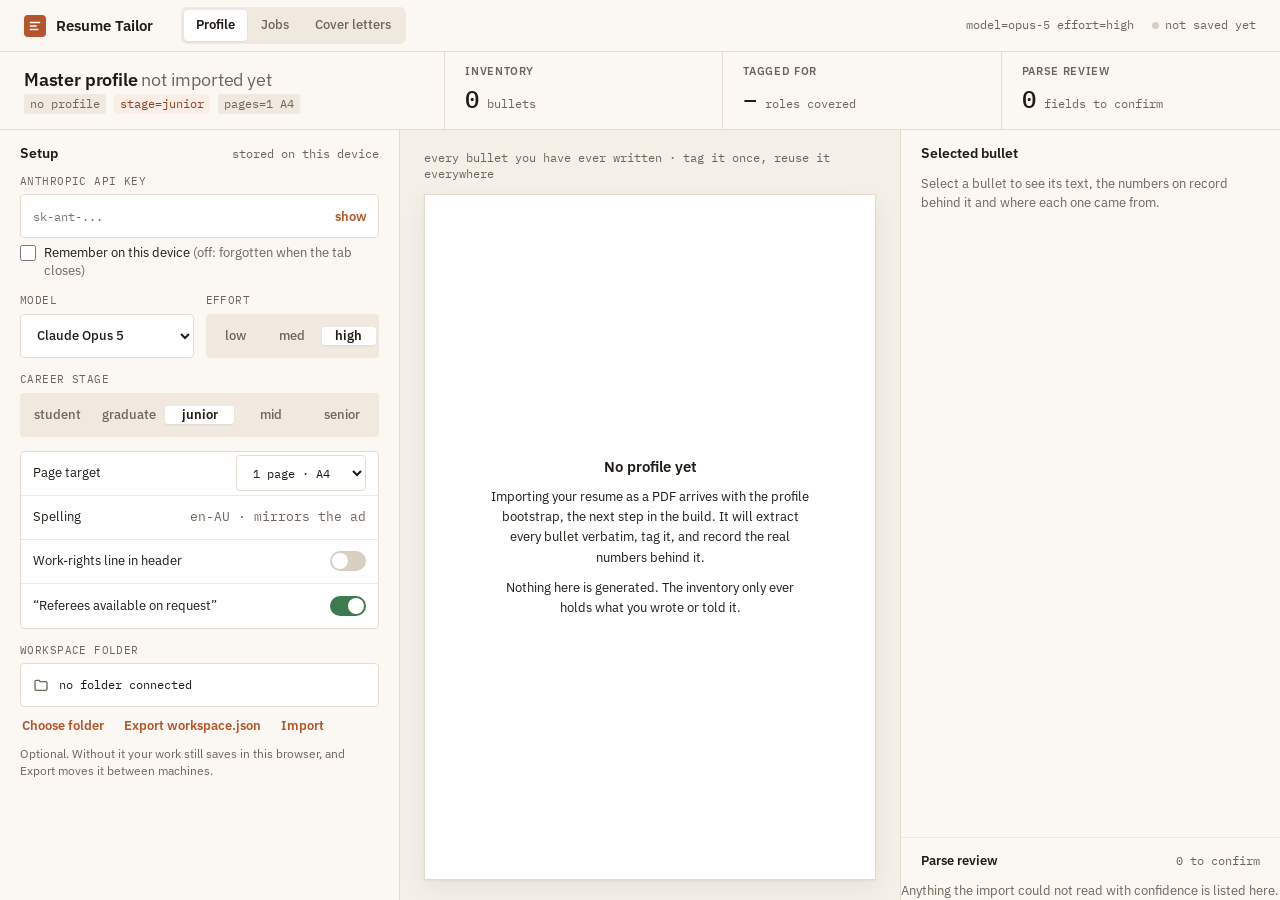
==== index.html @ 9e41a86e "Build the app shell: screens, settings and persistence Milestone 1 of HANDOVER.md. No Claude API cal" ====
<!doctype html>
<html lang="en-AU">
<head>
<meta charset="utf-8">
<meta name="viewport" content="width=device-width, initial-scale=1">
<title>Resume Tailor</title>
<link rel="preconnect" href="https://fonts.googleapis.com">
<link rel="preconnect" href="https://fonts.gstatic.com" crossorigin>
<link rel="stylesheet" href="https://fonts.googleapis.com/css2?family=IBM+Plex+Sans:wght@400;500;600&family=IBM+Plex+Mono:wght@400;500&display=swap">
<link rel="stylesheet" href="styles.css">
</head>
<body>

<header class="chrome">
  <div class="wordmark">
    <span class="mark" aria-hidden="true">
      <svg width="14" height="14" viewBox="0 0 24 24" fill="none" stroke="#fff" stroke-width="2.2" stroke-linecap="round" stroke-linejoin="round"><path d="M4 6h16M4 12h10M4 18h13"></path></svg>
    </span>
    <span>Resume Tailor</span>
  </div>

  <div class="seg-nav" role="tablist" aria-label="Screens">
    <button type="button" role="tab" id="nav-profile" aria-controls="screen-profile" aria-selected="true">Profile</button>
    <button type="button" role="tab" id="nav-jobs" aria-controls="screen-jobs" aria-selected="false">Jobs</button>
    <button type="button" role="tab" id="nav-letters" aria-controls="screen-letters" aria-selected="false">Cover letters</button>
  </div>

  <div class="spacer"></div>

  <div class="readout mono">
    <span id="readout-model">model=opus-5 effort=high</span>
    <span class="saved"><span class="dot" id="saved-dot"></span><span id="saved-text">not saved yet</span></span>
  </div>
</header>

<main>

  <!-- ============================ PROFILE ============================ -->
  <section class="screen" id="screen-profile" role="tabpanel" aria-labelledby="nav-profile">
    <div class="strip strip-4">
      <div class="strip-title">
        <h1>Master profile <span class="muted" id="profile-name">not imported yet</span></h1>
        <div class="chips mono" id="profile-chips"></div>
      </div>
      <div class="metric">
        <div class="metric-label">Inventory</div>
        <div class="metric-value"><span class="mono num" id="m-inventory">0</span><span class="mono sub" id="m-inventory-sub">bullets</span></div>
      </div>
      <div class="metric">
        <div class="metric-label">Tagged for</div>
        <div class="metric-value"><span class="mono num" id="m-tagged">&ndash;</span><span class="mono sub">roles covered</span></div>
      </div>
      <div class="metric">
        <div class="metric-label">Parse review</div>
        <div class="metric-value"><span class="mono num" id="m-review">0</span><span class="mono sub">fields to confirm</span></div>
      </div>
    </div>

    <div class="panels panels-wide">

      <!-- Left: setup -->
      <aside class="panel panel-left">
        <div class="panel-head">
          <h2>Setup</h2>
          <span class="mono muted">stored on this device</span>
        </div>

        <div class="panel-body">

          <div class="field">
            <label class="field-label mono" for="key-input">anthropic api key</label>
            <div class="input-row">
              <input type="password" id="key-input" class="mono" autocomplete="off" spellcheck="false" placeholder="sk-ant-...">
              <button type="button" class="link-btn" id="key-show" aria-pressed="false">show</button>
            </div>
            <label class="check">
              <input type="checkbox" id="key-remember">
              <span>Remember on this device <span class="muted">(off: forgotten when the tab closes)</span></span>
            </label>
            <p class="note" id="key-note" hidden></p>
          </div>

          <div class="grid-2">
            <div class="field">
              <label class="field-label mono" for="set-model">model</label>
              <select id="set-model">
                <option value="claude-opus-5">Claude Opus 5</option>
                <option value="claude-sonnet-5">Claude Sonnet 5</option>
                <option value="claude-haiku-4-5">Claude Haiku 4.5</option>
              </select>
            </div>
            <div class="field">
              <span class="field-label mono" id="label-effort">effort</span>
              <div class="seg" role="radiogroup" aria-labelledby="label-effort">
                <label><input type="radio" name="effort" value="low"><span>low</span></label>
                <label><input type="radio" name="effort" value="medium"><span>med</span></label>
                <label><input type="radio" name="effort" value="high"><span>high</span></label>
              </div>
            </div>
          </div>

          <div class="field">
            <span class="field-label mono" id="label-stage">career stage</span>
            <div class="seg" role="radiogroup" aria-labelledby="label-stage">
              <label><input type="radio" name="stage" value="student"><span>student</span></label>
              <label><input type="radio" name="stage" value="graduate"><span>graduate</span></label>
              <label><input type="radio" name="stage" value="junior"><span>junior</span></label>
              <label><input type="radio" name="stage" value="mid"><span>mid</span></label>
              <label><input type="radio" name="stage" value="senior"><span>senior</span></label>
            </div>
          </div>

          <div class="rows">
            <div class="row">
              <label for="set-pages">Page target</label>
              <select id="set-pages" class="compact">
                <option value="1">1 page &middot; A4</option>
                <option value="2">2 pages &middot; A4</option>
                <option value="3">3 pages &middot; A4</option>
              </select>
            </div>
            <div class="row">
              <span>Spelling</span>
              <span class="mono muted">en-AU &middot; mirrors the ad</span>
            </div>
            <label class="row">
              <span>Work-rights line in header</span>
              <input type="checkbox" class="switch" id="set-workrights">
            </label>
            <div class="row row-input" id="workrights-row" hidden>
              <label class="sr-only" for="set-workrights-text">Work rights wording</label>
              <input type="text" id="set-workrights-text" placeholder="Australian citizen">
            </div>
            <label class="row">
              <span>&ldquo;Referees available on request&rdquo;</span>
              <input type="checkbox" class="switch" id="set-referees">
            </label>
          </div>

          <div class="field">
            <span class="field-label mono">workspace folder</span>
            <div class="folder">
              <svg width="16" height="16" viewBox="0 0 24 24" fill="none" stroke="currentColor" stroke-width="2" stroke-linecap="round" stroke-linejoin="round" aria-hidden="true"><path d="M3 7a2 2 0 0 1 2-2h4l2 2h8a2 2 0 0 1 2 2v9a2 2 0 0 1-2 2H5a2 2 0 0 1-2-2z"></path></svg>
              <span class="mono folder-path" id="folder-path">no folder connected</span>
              <span class="folder-state" id="folder-state"></span>
            </div>
            <div class="link-row">
              <button type="button" class="link-btn" id="folder-connect">Choose folder</button>
              <button type="button" class="link-btn" id="folder-forget" hidden>Forget</button>
              <button type="button" class="link-btn" id="btn-export">Export workspace.json</button>
              <button type="button" class="link-btn" id="btn-import">Import</button>
              <input type="file" id="import-file" accept="application/json,.json" hidden>
            </div>
            <p class="note" id="folder-note"></p>
          </div>

        </div>
      </aside>

      <!-- Centre: inventory -->
      <div class="panel-centre">
        <div class="doc-toolbar mono">
          <span>every bullet you have ever written &middot; tag it once, reuse it everywhere</span>
        </div>
        <div class="doc empty" id="inventory">
          <div class="empty-inner">
            <h3>No profile yet</h3>
            <p>Importing your resume as a PDF arrives with the profile bootstrap, the next step in the build. It will extract every bullet verbatim, tag it, and record the real numbers behind it.</p>
            <p class="muted">Nothing here is generated. The inventory only ever holds what you wrote or told it.</p>
          </div>
        </div>
      </div>

      <!-- Right: inspector -->
      <aside class="panel panel-right">
        <div class="panel-head">
          <h2>Selected bullet</h2>
        </div>
        <div class="panel-body">
          <p class="empty-note">Select a bullet to see its text, the numbers on record behind it and where each one came from.</p>
        </div>
        <div class="panel-foot">
          <div class="panel-head">
            <h2 class="sm">Parse review</h2>
            <span class="mono muted" id="review-count">0 to confirm</span>
          </div>
          <p class="empty-note">Anything the import could not read with confidence is listed here.</p>
        </div>
      </aside>

    </div>
  </section>

  <!-- ============================= JOBS ============================== -->
  <section class="screen" id="screen-jobs" role="tabpanel" aria-labelledby="nav-jobs" hidden>
    <div class="strip strip-4">
      <div class="strip-title">
        <h1>Jobs <span class="muted">paste an ad, answer the gaps, then tailor</span></h1>
        <div class="chips mono"><span class="chip" id="jobs-count">0 saved</span></div>
      </div>
      <div class="metric">
        <div class="metric-label">Detected role</div>
        <div class="metric-value"><span class="mono num">&ndash;</span><span class="mono sub">no job open</span></div>
      </div>
      <div class="metric">
        <div class="metric-label">Coverage</div>
        <div class="metric-value"><span class="mono num">&ndash;</span><span class="mono sub">target 75&ndash;80</span></div>
      </div>
      <div class="metric">
        <div class="metric-label">Gaps</div>
        <div class="metric-value"><span class="mono num">&ndash;</span><span class="mono sub">open questions</span></div>
      </div>
    </div>
    <div class="panels panels-job">
      <aside class="panel panel-left">
        <div class="panel-head"><h2>Jobs</h2><span class="mono muted" id="jobs-count-2">0 saved</span></div>
        <div class="panel-body"><p class="empty-note">No jobs yet.</p></div>
      </aside>
      <div class="panel-centre">
        <div class="doc empty">
          <div class="empty-inner">
            <h3>Job workspace</h3>
            <p>Paste a job ad here to get a weighted requirements table, the role the ad actually resembles, and up to five gap questions.</p>
            <p class="muted">Arrives in the job workspace step of the build.</p>
          </div>
        </div>
      </div>
      <aside class="panel panel-right">
        <div class="panel-head"><h2>Requirements</h2></div>
        <div class="panel-body"><p class="empty-note">Analyse an ad to see its requirements, weights and your evidence for each.</p></div>
      </aside>
    </div>
  </section>

  <!-- ========================== COVER LETTERS ======================== -->
  <section class="screen" id="screen-letters" role="tabpanel" aria-labelledby="nav-letters" hidden>
    <div class="strip strip-4">
      <div class="strip-title">
        <h1>Cover letters <span class="muted">a separate document, from the same profile</span></h1>
        <div class="chips mono"><span class="chip" id="letters-count">0 saved</span></div>
      </div>
      <div class="metric">
        <div class="metric-label">Length</div>
        <div class="metric-value"><span class="mono num">&ndash;</span><span class="mono sub">band 250&ndash;400</span></div>
      </div>
      <div class="metric">
        <div class="metric-label">Requirements addressed</div>
        <div class="metric-value"><span class="mono num">&ndash;</span><span class="mono sub">of the ad</span></div>
      </div>
      <div class="metric">
        <div class="metric-label">Checks</div>
        <div class="metric-value"><span class="mono num">&ndash;</span><span class="mono sub">6 run on each letter</span></div>
      </div>
    </div>
    <div class="panels panels-letter">
      <aside class="panel panel-left">
        <div class="panel-head"><h2>Start from</h2></div>
        <div class="panel-body"><p class="empty-note">Pick a saved job, or paste a fresh ad.</p></div>
      </aside>
      <div class="panel-centre">
        <div class="doc empty">
          <div class="empty-inner">
            <h3>No letter yet</h3>
            <p>One page, 250 to 400 words, direct and first person, with company facts taken only from the ad and your own notes.</p>
            <p class="muted">Arrives in the cover letter step of the build.</p>
          </div>
        </div>
      </div>
      <aside class="panel panel-right">
        <div class="panel-head"><h2>Selected paragraph</h2></div>
        <div class="panel-body"><p class="empty-note">Each paragraph shows which requirements it covers and where its claims come from.</p></div>
      </aside>
    </div>
  </section>

</main>

<div class="toast" id="status" role="status" aria-live="polite" hidden></div>

<script src="core.js"></script>
<script src="app.js"></script>
</body>
</html>
---- styles.css ----
/* Resume Tailor — app shell.
   Direction B's structure in direction A's palette. Values come from design/*.dc.html. */

:root {
  --bg: #f4efe7;
  --panel: #fbf8f3;
  --page: #ffffff;
  --ink: #201b16;
  --muted: #6e655a;
  --border: #e4dccf;
  --divider: #efe9df;
  --track: #efe9df;
  --control-border: #d8cfc0;

  --accent: #b4552c;
  --accent-tint: #fbeee6;
  --accent-ink: #8f4222;
  --keyword: #f6d9c9;

  --green: #3e7a50;
  --green-tint: #e6f0e8;
  --green-ink: #2f6140;
  --amber: #b0791a;
  --amber-tint: #fbf0d9;
  --amber-ink: #8a5f12;
  --red: #a63c2f;
  --red-tint: #fde7e3;
  --red-ink: #8f3022;

  --sans: 'IBM Plex Sans', 'Segoe UI', Helvetica, Arial, sans-serif;
  --mono: 'IBM Plex Mono', Consolas, 'Courier New', monospace;
  --r: 4px;
  --shadow-sm: 0 1px 2px rgba(32, 27, 22, 0.08);
}

* { box-sizing: border-box; }
[hidden] { display: none !important; }

html, body { height: 100%; }

body {
  margin: 0;
  background: var(--bg);
  color: var(--ink);
  font-family: var(--sans);
  font-size: 13px;
  line-height: 1.4;
  display: flex;
  flex-direction: column;
  overflow: hidden;
}

.mono { font-family: var(--mono); }
.muted { color: var(--muted); font-weight: 400; }
.sr-only {
  position: absolute; width: 1px; height: 1px; padding: 0; margin: -1px;
  overflow: hidden; clip: rect(0 0 0 0); white-space: nowrap; border: 0;
}

:focus-visible {
  outline: 2px solid var(--accent);
  outline-offset: 2px;
}

/* ------------------------------- chrome ------------------------------- */

.chrome {
  height: 52px;
  flex-shrink: 0;
  display: flex;
  align-items: center;
  gap: 28px;
  padding: 0 24px;
  background: var(--panel);
  border-bottom: 1px solid var(--border);
}

.wordmark {
  display: flex;
  align-items: center;
  gap: 10px;
  font-weight: 600;
  font-size: 15px;
}

.mark {
  width: 22px; height: 22px;
  border-radius: var(--r);
  background: var(--accent);
  display: inline-flex;
  align-items: center;
  justify-content: center;
}

.seg-nav {
  display: flex;
  align-items: center;
  gap: 2px;
  background: var(--track);
  border-radius: 6px;
  padding: 3px;
}

.seg-nav button {
  font: inherit;
  font-weight: 500;
  color: var(--muted);
  background: none;
  border: 0;
  border-radius: var(--r);
  padding: 6px 12px;
  cursor: pointer;
}

.seg-nav button[aria-selected="true"] {
  background: var(--page);
  color: var(--ink);
  font-weight: 600;
  box-shadow: var(--shadow-sm);
}

.spacer { flex-grow: 1; }

.readout {
  font-size: 12px;
  color: var(--muted);
  display: flex;
  align-items: center;
  gap: 18px;
}

.saved { display: flex; align-items: center; gap: 6px; }

.dot {
  width: 7px; height: 7px;
  border-radius: 50%;
  background: var(--control-border);
  flex-shrink: 0;
}
.dot.ok { background: var(--green); }
.dot.bad { background: var(--red); }

/* ------------------------------- layout ------------------------------- */

main { flex-grow: 1; min-height: 0; display: flex; }

.screen {
  flex-grow: 1;
  min-height: 0;
  display: flex;
  flex-direction: column;
}

.strip {
  flex-shrink: 0;
  display: grid;
  grid-template-columns: minmax(0, 1.6fr) repeat(3, minmax(0, 1fr));
  background: var(--panel);
  border-bottom: 1px solid var(--border);
}

.strip-title {
  display: flex;
  flex-direction: column;
  justify-content: center;
  gap: 2px;
  padding: 14px 24px;
  border-right: 1px solid var(--border);
}

.strip-title h1 {
  margin: 0;
  font-size: 18px;
  font-weight: 600;
  letter-spacing: -0.01em;
}

.chips { display: flex; align-items: center; gap: 8px; font-size: 11.5px; color: var(--muted); }
.chip { padding: 2px 6px; background: var(--track); border-radius: 3px; }
.chip.on { background: var(--accent-tint); color: var(--accent-ink); }

.metric {
  display: flex;
  flex-direction: column;
  justify-content: center;
  gap: 4px;
  padding: 12px 20px;
  border-right: 1px solid var(--border);
}
.metric:last-child { border-right: 0; }

.metric-label {
  font-size: 11px;
  font-weight: 600;
  letter-spacing: 0.06em;
  text-transform: uppercase;
  color: var(--muted);
}

.metric-value { display: flex; align-items: baseline; gap: 8px; }
.metric-value .num { font-size: 24px; font-weight: 500; }
.metric-value .sub { font-size: 11.5px; color: var(--muted); }

.panels {
  flex-grow: 1;
  min-height: 0;
  display: grid;
}
.panels-wide   { grid-template-columns: 400px minmax(0, 1fr) 380px; }
.panels-job    { grid-template-columns: 300px minmax(0, 1fr) 460px; }
.panels-letter { grid-template-columns: 360px minmax(0, 1fr) 380px; }

.panel {
  background: var(--panel);
  display: flex;
  flex-direction: column;
  min-height: 0;
  overflow-y: auto;
}
.panel-left { border-right: 1px solid var(--border); }
.panel-right { border-left: 1px solid var(--border); }

.panel-head {
  display: flex;
  align-items: center;
  justify-content: space-between;
  gap: 12px;
  padding: 14px 20px 10px 20px;
}
.panel-head h2 { margin: 0; font-size: 14px; font-weight: 600; }
.panel-head h2.sm { font-size: 13px; }
.panel-head .mono { font-size: 11.5px; }

.panel-body { padding: 0 20px 20px 20px; display: flex; flex-direction: column; gap: 14px; }
.panel-foot { margin-top: auto; border-top: 1px solid var(--divider); }
.panel-foot .panel-body { padding-top: 0; }

.empty-note { margin: 0; color: var(--muted); line-height: 1.5; }

.panel-centre {
  min-height: 0;
  display: flex;
  flex-direction: column;
  align-items: center;
  gap: 12px;
  padding: 20px 24px;
  overflow: hidden;
}

.doc-toolbar {
  width: 600px;
  max-width: 100%;
  display: flex;
  align-items: center;
  justify-content: space-between;
  gap: 12px;
  font-size: 11.5px;
  color: var(--muted);
}

.doc {
  width: 600px;
  max-width: 100%;
  flex-grow: 1;
  min-height: 0;
  background: var(--page);
  border: 1px solid var(--border);
  box-shadow: 0 1px 2px rgba(32, 27, 22, 0.06), 0 8px 24px rgba(32, 27, 22, 0.06);
  overflow: auto;
}

.doc.empty { display: flex; align-items: center; justify-content: center; padding: 40px; }
.empty-inner { max-width: 40ch; text-align: center; }
.empty-inner h3 { margin: 0 0 10px; font-size: 15px; font-weight: 600; }
.empty-inner p { margin: 0 0 10px; line-height: 1.55; color: var(--ink); }
.empty-inner p:last-child { margin-bottom: 0; }

/* ------------------------------ controls ------------------------------ */

.field { display: flex; flex-direction: column; gap: 6px; }

.field-label {
  font-size: 10.5px;
  letter-spacing: 0.04em;
  text-transform: uppercase;
  color: var(--muted);
}

.grid-2 { display: grid; grid-template-columns: repeat(2, minmax(0, 1fr)); gap: 12px; }

input[type="text"],
input[type="password"],
select {
  font: inherit;
  height: 44px;
  padding: 0 12px;
  background: var(--page);
  color: var(--ink);
  border: 1px solid var(--border);
  border-radius: var(--r);
  width: 100%;
}
select { font-weight: 500; cursor: pointer; }
select.compact { height: 36px; width: auto; font-family: var(--mono); font-size: 12px; font-weight: 400; }
input.mono { font-family: var(--mono); font-size: 12px; }

.input-row { position: relative; display: flex; align-items: center; }
.input-row input { padding-right: 58px; }
.input-row .link-btn { position: absolute; right: 10px; }

.link-btn {
  font: inherit;
  font-size: 12.5px;
  font-weight: 600;
  color: var(--accent);
  background: none;
  border: 0;
  padding: 4px 2px;
  cursor: pointer;
  text-align: left;
}
.link-btn:hover { color: var(--accent-ink); text-decoration: underline; }
.link-btn[disabled] { color: var(--muted); cursor: default; text-decoration: none; }

.link-row { display: flex; align-items: center; flex-wrap: wrap; gap: 16px; }

.check {
  display: flex;
  align-items: flex-start;
  gap: 8px;
  font-size: 12.5px;
  line-height: 1.4;
  cursor: pointer;
}
.check input { margin: 1px 0 0; width: 16px; height: 16px; accent-color: var(--accent); flex-shrink: 0; }

.note {
  margin: 0;
  font-size: 12px;
  line-height: 1.45;
  color: var(--muted);
}
.note.warn { color: var(--red-ink); }

/* segmented radio group */
.seg {
  display: flex;
  align-items: center;
  gap: 2px;
  height: 44px;
  padding: 3px;
  background: var(--track);
  border-radius: var(--r);
}
.seg label { flex: 1; display: flex; position: relative; }
/* Visually hidden but still focusable and hit-testable, and anchored to its own
   label rather than escaping to the page corner. */
.seg input {
  position: absolute;
  width: 1px; height: 1px;
  margin: 0; padding: 0; border: 0;
  overflow: hidden;
  clip: rect(0 0 0 0);
  white-space: nowrap;
}
.seg span {
  flex: 1;
  display: flex;
  align-items: center;
  justify-content: center;
  border-radius: 3px;
  color: var(--muted);
  font-weight: 500;
  cursor: pointer;
  user-select: none;
}
.seg input:checked + span {
  background: var(--page);
  color: var(--ink);
  font-weight: 600;
  box-shadow: var(--shadow-sm);
}
.seg input:focus-visible + span { outline: 2px solid var(--accent); outline-offset: -2px; }

/* settings rows */
.rows {
  display: flex;
  flex-direction: column;
  border: 1px solid var(--border);
  border-radius: var(--r);
  background: var(--page);
}
.row {
  display: flex;
  align-items: center;
  justify-content: space-between;
  gap: 12px;
  min-height: 44px;
  padding: 0 12px;
  border-bottom: 1px solid var(--divider);
}
.row:last-child { border-bottom: 0; }
label.row { cursor: pointer; }
.row-input { padding: 6px 12px; }
.row-input input { height: 36px; }

.switch {
  appearance: none;
  -webkit-appearance: none;
  margin: 0;
  width: 36px; height: 20px;
  border-radius: 10px;
  background: var(--control-border);
  position: relative;
  flex-shrink: 0;
  cursor: pointer;
  transition: background 120ms ease;
}
.switch::after {
  content: "";
  position: absolute;
  top: 2px; left: 2px;
  width: 16px; height: 16px;
  border-radius: 50%;
  background: var(--page);
  transition: transform 120ms ease;
}
.switch:checked { background: var(--green); }
.switch:checked::after { transform: translateX(16px); }

/* workspace folder */
.folder {
  display: flex;
  align-items: center;
  gap: 10px;
  height: 44px;
  padding: 0 12px;
  background: var(--page);
  border: 1px solid var(--border);
  border-radius: var(--r);
  color: var(--muted);
}
.folder-path {
  flex-grow: 1;
  font-size: 12px;
  color: var(--ink);
  overflow: hidden;
  text-overflow: ellipsis;
  white-space: nowrap;
}
.folder-state {
  display: flex;
  align-items: center;
  gap: 6px;
  font-size: 12px;
  font-weight: 600;
  white-space: nowrap;
}
.folder-state.ok { color: var(--green); }
.folder-state.wait { color: var(--amber-ink); }

/* toast */
.toast {
  position: fixed;
  left: 24px;
  bottom: 20px;
  max-width: 460px;
  padding: 10px 14px;
  background: var(--ink);
  color: #fbf8f3;
  border-radius: var(--r);
  font-size: 12.5px;
  line-height: 1.45;
  box-shadow: 0 4px 16px rgba(32, 27, 22, 0.22);
  z-index: 10;
}
.toast.bad { background: var(--red-ink); }

/* Narrow windows: the three panels stop being a sensible grid well before
   phone width, so stack them and let the whole screen scroll.
   ponytail: desktop-first on purpose, this is a local tool. */
@media (max-width: 1100px) {
  body { overflow: auto; }
  .panels, .panels-wide, .panels-job, .panels-letter { grid-template-columns: minmax(0, 1fr); }
  .panel-left, .panel-right { border: 0; border-bottom: 1px solid var(--border); }
  .panel-centre { padding: 20px 16px; }
  .doc { min-height: 320px; }
  .strip { grid-template-columns: minmax(0, 1fr); }
  .strip-title, .metric { border-right: 0; border-bottom: 1px solid var(--border); }
  .chrome { flex-wrap: wrap; height: auto; padding: 10px 16px; gap: 12px; }
}
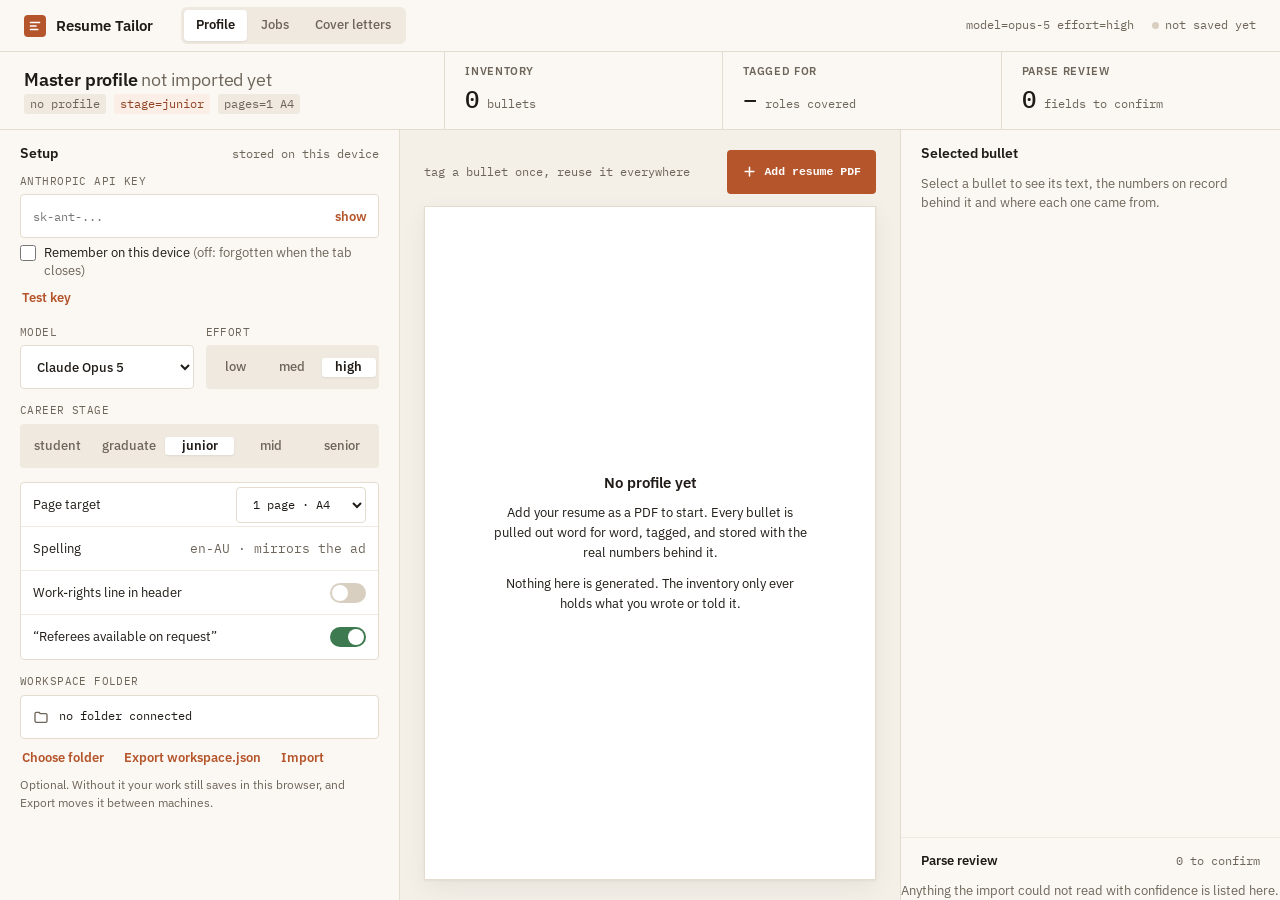
==== commit 60170d1b: "Add resume upload, job ad editor and a free API key test - Profile: a + button takes a resume PDF. T" ====
--- a/index.html
+++ b/index.html
@@ -7,7 +7,10 @@
 <link rel="preconnect" href="https://fonts.googleapis.com">
 <link rel="preconnect" href="https://fonts.gstatic.com" crossorigin>
 <link rel="stylesheet" href="https://fonts.googleapis.com/css2?family=IBM+Plex+Sans:wght@400;500;600&family=IBM+Plex+Mono:wght@400;500&display=swap">
-<link rel="stylesheet" href="styles.css">
+<!-- ?v= is a cache buster. python -m http.server sends no cache headers, so Chrome
+     caches these heuristically and can keep serving an old copy after you pull.
+     Bump it when styles.css, core.js or app.js change. -->
+<link rel="stylesheet" href="styles.css?v=3">
 </head>
 <body>
 
@@ -77,6 +80,10 @@
               <input type="checkbox" id="key-remember">
               <span>Remember on this device <span class="muted">(off: forgotten when the tab closes)</span></span>
             </label>
+            <div class="link-row">
+              <button type="button" class="link-btn" id="key-test">Test key</button>
+              <span class="keystatus" id="key-status"></span>
+            </div>
             <p class="note" id="key-note" hidden></p>
           </div>
 
@@ -160,15 +167,14 @@
       <!-- Centre: inventory -->
       <div class="panel-centre">
         <div class="doc-toolbar mono">
-          <span>every bullet you have ever written &middot; tag it once, reuse it everywhere</span>
-        </div>
-        <div class="doc empty" id="inventory">
-          <div class="empty-inner">
-            <h3>No profile yet</h3>
-            <p>Importing your resume as a PDF arrives with the profile bootstrap, the next step in the build. It will extract every bullet verbatim, tag it, and record the real numbers behind it.</p>
-            <p class="muted">Nothing here is generated. The inventory only ever holds what you wrote or told it.</p>
-          </div>
-        </div>
+          <span>tag a bullet once, reuse it everywhere</span>
+          <button type="button" class="btn btn-accent" id="add-resume">
+            <svg width="15" height="15" viewBox="0 0 24 24" fill="none" stroke="currentColor" stroke-width="2.4" stroke-linecap="round" aria-hidden="true"><path d="M12 5v14M5 12h14"></path></svg>
+            Add resume PDF
+          </button>
+          <input type="file" id="resume-file" accept="application/pdf,.pdf" hidden>
+        </div>
+        <div class="doc" id="inventory"></div>
       </div>
 
       <!-- Right: inspector -->
@@ -213,21 +219,51 @@
     </div>
     <div class="panels panels-job">
       <aside class="panel panel-left">
-        <div class="panel-head"><h2>Jobs</h2><span class="mono muted" id="jobs-count-2">0 saved</span></div>
-        <div class="panel-body"><p class="empty-note">No jobs yet.</p></div>
-      </aside>
-      <div class="panel-centre">
-        <div class="doc empty">
-          <div class="empty-inner">
-            <h3>Job workspace</h3>
-            <p>Paste a job ad here to get a weighted requirements table, the role the ad actually resembles, and up to five gap questions.</p>
-            <p class="muted">Arrives in the job workspace step of the build.</p>
-          </div>
-        </div>
-      </div>
+        <div class="panel-head">
+          <h2>Jobs</h2>
+          <span class="mono muted" id="jobs-count-2">0 saved</span>
+        </div>
+        <div class="joblist" id="job-list"></div>
+        <div class="panel-body">
+          <button type="button" class="btn btn-ghost btn-block" id="new-job">
+            <svg width="15" height="15" viewBox="0 0 24 24" fill="none" stroke="currentColor" stroke-width="2.4" stroke-linecap="round" aria-hidden="true"><path d="M12 5v14M5 12h14"></path></svg>
+            New job
+          </button>
+        </div>
+      </aside>
+
+      <div class="panel-centre panel-centre-form">
+        <div class="form-grid">
+          <div class="field">
+            <label class="field-label mono" for="job-title">job title</label>
+            <input type="text" id="job-title" placeholder="Junior Data Analyst" autocomplete="off">
+          </div>
+          <div class="field">
+            <label class="field-label mono" for="job-company">company</label>
+            <input type="text" id="job-company" placeholder="Yarra Energy" autocomplete="off">
+          </div>
+        </div>
+
+        <div class="field field-grow">
+          <div class="field-head">
+            <label class="field-label mono" for="job-ad">job ad &middot; paste the full text</label>
+            <span class="mono muted" id="job-wordcount">0 words</span>
+          </div>
+          <textarea id="job-ad" spellcheck="false" placeholder="Paste the whole ad here, including the responsibilities and the requirements. More text gives a better requirements table."></textarea>
+        </div>
+
+        <div class="form-foot">
+          <p class="note" id="job-hint"></p>
+          <div class="form-actions">
+            <button type="button" class="btn btn-ghost" id="delete-job" hidden>Delete</button>
+            <button type="button" class="btn btn-accent" id="analyse-job" disabled>Analyse ad</button>
+          </div>
+        </div>
+      </div>
+
       <aside class="panel panel-right">
         <div class="panel-head"><h2>Requirements</h2></div>
-        <div class="panel-body"><p class="empty-note">Analyse an ad to see its requirements, weights and your evidence for each.</p></div>
+        <div class="panel-body"><p class="empty-note">Analyse an ad to see its requirements, their weight, how often each appears, and what in your profile evidences it.</p></div>
       </aside>
     </div>
   </section>
@@ -277,7 +313,7 @@
 
 <div class="toast" id="status" role="status" aria-live="polite" hidden></div>
 
-<script src="core.js"></script>
-<script src="app.js"></script>
+<script src="core.js?v=3"></script>
+<script src="app.js?v=3"></script>
 </body>
 </html>
--- a/styles.css
+++ b/styles.css
@@ -323,6 +323,101 @@
 .link-btn[disabled] { color: var(--muted); cursor: default; text-decoration: none; }
 
 .link-row { display: flex; align-items: center; flex-wrap: wrap; gap: 16px; }
+
+.keystatus { font-size: 12.5px; display: flex; align-items: center; gap: 6px; }
+.keystatus.ok { color: var(--green-ink); }
+.keystatus.bad { color: var(--red-ink); }
+.keystatus.busy { color: var(--muted); }
+
+/* buttons */
+.btn {
+  font: inherit;
+  font-weight: 600;
+  display: inline-flex;
+  align-items: center;
+  justify-content: center;
+  gap: 7px;
+  height: 44px;
+  padding: 0 14px;
+  border-radius: var(--r);
+  border: 1px solid transparent;
+  cursor: pointer;
+  white-space: nowrap;
+}
+.btn-accent { background: var(--accent); color: #fff; }
+.btn-accent:hover:not([disabled]) { background: var(--accent-ink); }
+.btn-ghost { background: var(--page); color: var(--ink); border-color: var(--control-border); }
+.btn-ghost:hover:not([disabled]) { background: var(--panel); }
+.btn[disabled] { opacity: 0.45; cursor: default; }
+.btn-block { width: 100%; }
+
+/* staged resume file */
+.filecard {
+  display: flex;
+  align-items: center;
+  gap: 12px;
+  padding: 12px 14px;
+  background: var(--accent-tint);
+  border: 1px solid var(--border);
+  border-radius: var(--r);
+}
+.filecard .grow { flex-grow: 1; min-width: 0; }
+.filecard .name { font-weight: 600; overflow: hidden; text-overflow: ellipsis; white-space: nowrap; }
+.filecard .meta { font-family: var(--mono); font-size: 11.5px; color: var(--muted); }
+
+.doc-pad { padding: 24px 28px; display: flex; flex-direction: column; gap: 14px; }
+
+/* jobs list */
+.joblist { display: flex; flex-direction: column; }
+.jobrow {
+  display: flex;
+  flex-direction: column;
+  gap: 3px;
+  width: 100%;
+  padding: 11px 20px;
+  border-top: 1px solid var(--divider);
+  background: none;
+  border-left: 0; border-right: 0; border-bottom: 0;
+  font: inherit;
+  text-align: left;
+  cursor: pointer;
+}
+.jobrow:last-child { border-bottom: 1px solid var(--divider); }
+.jobrow:hover { background: var(--track); }
+.jobrow[aria-current="true"] { background: var(--accent-tint); }
+.jobrow .top { display: flex; align-items: center; justify-content: space-between; gap: 8px; }
+.jobrow .name { font-weight: 600; overflow: hidden; text-overflow: ellipsis; white-space: nowrap; }
+.jobrow .where { color: var(--muted); font-size: 12.5px; }
+.jobrow .when { font-family: var(--mono); font-size: 11px; color: var(--muted); }
+.tag { font-family: var(--mono); font-size: 10.5px; padding: 1px 6px; border-radius: 3px; background: var(--track); color: var(--muted); flex-shrink: 0; }
+.tag.new { background: var(--track); }
+.tag.analysed { background: var(--amber-tint); color: var(--amber-ink); }
+.tag.exported { background: var(--green-tint); color: var(--green-ink); }
+
+/* job form */
+.panel-centre-form { align-items: stretch; gap: 14px; }
+.form-grid { display: grid; grid-template-columns: repeat(2, minmax(0, 1fr)); gap: 12px; }
+.field-grow { flex-grow: 1; min-height: 0; }
+.field-head { display: flex; align-items: baseline; justify-content: space-between; gap: 12px; }
+.field-head .mono { font-size: 11.5px; }
+
+textarea {
+  font: inherit;
+  font-size: 12.5px;
+  line-height: 1.55;
+  flex-grow: 1;
+  min-height: 200px;
+  resize: none;
+  padding: 12px 14px;
+  background: var(--page);
+  color: var(--ink);
+  border: 1px solid var(--border);
+  border-radius: var(--r);
+  width: 100%;
+}
+
+.form-foot { display: flex; align-items: center; justify-content: space-between; gap: 16px; }
+.form-actions { display: flex; align-items: center; gap: 8px; flex-shrink: 0; }
 
 .check {
   display: flex;
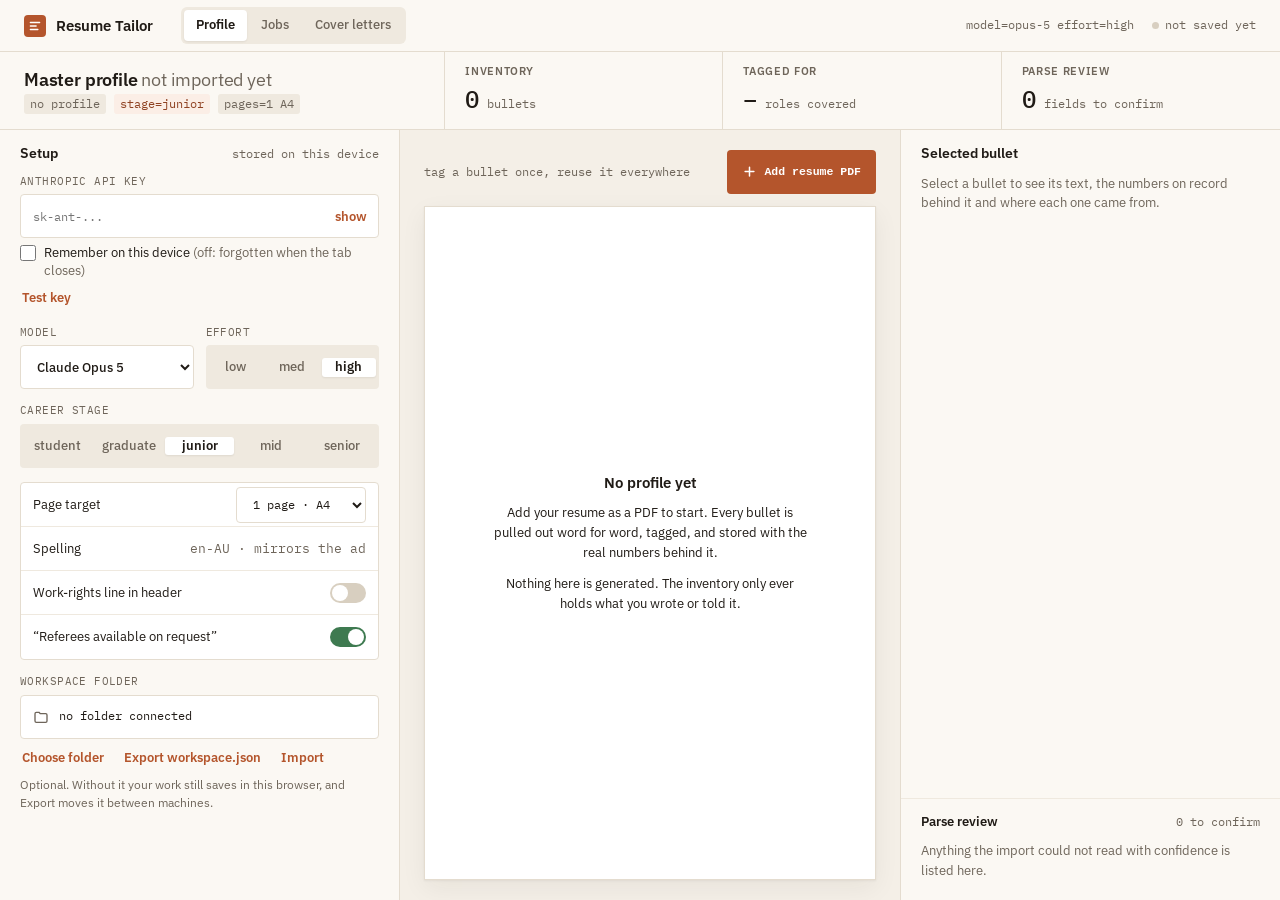
==== commit ef19a547: "Resume extraction and job ad analysis, working end to end Milestones 2 and 3. Verified against the o" ====
--- a/index.html
+++ b/index.html
@@ -10,7 +10,7 @@
 <!-- ?v= is a cache buster. python -m http.server sends no cache headers, so Chrome
      caches these heuristically and can keep serving an old copy after you pull.
      Bump it when styles.css, core.js or app.js change. -->
-<link rel="stylesheet" href="styles.css?v=3">
+<link rel="stylesheet" href="styles.css?v=5">
 </head>
 <body>
 
@@ -181,8 +181,9 @@
       <aside class="panel panel-right">
         <div class="panel-head">
           <h2>Selected bullet</h2>
-        </div>
-        <div class="panel-body">
+          <span class="mono muted" id="bullet-id"></span>
+        </div>
+        <div class="panel-body" id="bullet-inspector">
           <p class="empty-note">Select a bullet to see its text, the numbers on record behind it and where each one came from.</p>
         </div>
         <div class="panel-foot">
@@ -190,7 +191,9 @@
             <h2 class="sm">Parse review</h2>
             <span class="mono muted" id="review-count">0 to confirm</span>
           </div>
-          <p class="empty-note">Anything the import could not read with confidence is listed here.</p>
+          <div class="panel-body" id="parse-review">
+            <p class="empty-note">Anything the import could not read with confidence is listed here.</p>
+          </div>
         </div>
       </aside>
 
@@ -206,15 +209,16 @@
       </div>
       <div class="metric">
         <div class="metric-label">Detected role</div>
-        <div class="metric-value"><span class="mono num">&ndash;</span><span class="mono sub">no job open</span></div>
+        <div class="metric-value"><span class="mono num" id="m-role">&ndash;</span><span class="mono sub" id="m-role-sub">no job open</span></div>
       </div>
       <div class="metric">
         <div class="metric-label">Coverage</div>
-        <div class="metric-value"><span class="mono num">&ndash;</span><span class="mono sub">target 75&ndash;80</span></div>
+        <div class="metric-value"><span class="mono num" id="m-coverage">&ndash;</span><span class="mono sub">target 75&ndash;80</span></div>
+        <div class="bar"><div id="m-coverage-bar"></div></div>
       </div>
       <div class="metric">
         <div class="metric-label">Gaps</div>
-        <div class="metric-value"><span class="mono num">&ndash;</span><span class="mono sub">open questions</span></div>
+        <div class="metric-value"><span class="mono num" id="m-gaps">&ndash;</span><span class="mono sub" id="m-gaps-sub">open questions</span></div>
       </div>
     </div>
     <div class="panels panels-job">
@@ -262,8 +266,13 @@
       </div>
 
       <aside class="panel panel-right">
-        <div class="panel-head"><h2>Requirements</h2></div>
-        <div class="panel-body"><p class="empty-note">Analyse an ad to see its requirements, their weight, how often each appears, and what in your profile evidences it.</p></div>
+        <div class="panel-head">
+          <h2>Requirements</h2>
+          <span class="mono muted" id="req-count"></span>
+        </div>
+        <div id="requirements">
+          <div class="panel-body"><p class="empty-note">Analyse an ad to see its requirements, their weight, how often each appears, and what in your profile evidences it.</p></div>
+        </div>
       </aside>
     </div>
   </section>
@@ -313,7 +322,9 @@
 
 <div class="toast" id="status" role="status" aria-live="polite" hidden></div>
 
-<script src="core.js?v=3"></script>
-<script src="app.js?v=3"></script>
+<script src="core.js?v=5"></script>
+<script src="prompts.js?v=5"></script>
+<script src="claude.js?v=5"></script>
+<script src="app.js?v=5"></script>
 </body>
 </html>
--- a/styles.css
+++ b/styles.css
@@ -418,6 +418,133 @@
 
 .form-foot { display: flex; align-items: center; justify-content: space-between; gap: 16px; }
 .form-actions { display: flex; align-items: center; gap: 8px; flex-shrink: 0; }
+
+/* metric bar */
+.bar { height: 4px; background: var(--border); overflow: hidden; }
+.bar > div { height: 100%; width: 0; }
+
+/* ---------------------------- inventory blocks ---------------------------- */
+
+.inv-header { display: flex; flex-direction: column; gap: 2px; padding-bottom: 4px; }
+.inv-name { font-size: 17px; font-weight: 600; letter-spacing: -0.01em; }
+.inv-contact { color: var(--muted); font-size: 12px; }
+
+.inv-section { display: flex; flex-direction: column; gap: 5px; }
+.inv-heading {
+  font-size: 10.5px;
+  font-weight: 700;
+  letter-spacing: 0.1em;
+  text-transform: uppercase;
+  border-bottom: 1px solid var(--ink);
+  padding-bottom: 2px;
+}
+.inv-item { display: flex; align-items: baseline; justify-content: space-between; gap: 12px; margin-top: 2px; }
+.inv-item-name { font-size: 12.5px; }
+.inv-dates { font-size: 11px; color: var(--muted); white-space: nowrap; }
+
+.inv-skillrow { font-size: 12px; line-height: 1.5; }
+.inv-skillgroup { font-weight: 600; }
+
+.inv-bullet {
+  display: flex;
+  align-items: flex-start;
+  gap: 8px;
+  width: 100%;
+  padding: 5px 8px;
+  margin: 0 -8px;
+  border: 0;
+  border-radius: var(--r);
+  background: none;
+  font: inherit;
+  font-size: 12.5px;
+  line-height: 1.45;
+  text-align: left;
+  cursor: pointer;
+}
+.inv-bullet:hover { background: var(--panel); }
+.inv-bullet[aria-current="true"] { background: var(--accent-tint); outline: 2px solid var(--accent); }
+.inv-dot { flex-shrink: 0; color: var(--muted); }
+.inv-tags { display: flex; flex-wrap: wrap; gap: 4px; margin-top: 4px; }
+.tag.role { background: var(--accent-tint); color: var(--accent-ink); font-weight: 500; }
+.tag.evidenced { background: var(--green-tint); color: var(--green-ink); }
+.tag.partial { background: var(--amber-tint); color: var(--amber-ink); }
+.tag.missing { background: var(--red-tint); color: var(--red-ink); }
+
+.flag {
+  flex-shrink: 0;
+  font-size: 10px;
+  padding: 1px 5px;
+  border-radius: 2px;
+  white-space: nowrap;
+  align-self: flex-start;
+}
+.flag.amber { background: var(--amber-tint); color: var(--amber-ink); }
+
+/* bullet inspector */
+.readonly-box {
+  padding: 10px 12px;
+  background: var(--page);
+  border: 1px solid var(--border);
+  border-radius: var(--r);
+  line-height: 1.5;
+}
+.kv { display: grid; grid-template-columns: auto minmax(0, 1fr); gap: 4px 12px; font-size: 12.5px; align-items: baseline; }
+.kv-key { color: var(--accent-ink); font-weight: 500; white-space: nowrap; }
+
+/* parse review */
+.review-row {
+  display: flex;
+  align-items: flex-start;
+  gap: 10px;
+  padding: 8px 0;
+  border-bottom: 1px solid var(--divider);
+}
+.review-row:last-child { border-bottom: 0; }
+.review-row.done { opacity: 0.45; }
+.review-field { font-size: 10.5px; text-transform: uppercase; letter-spacing: 0.04em; color: var(--amber-ink); }
+.review-note { font-size: 12.5px; line-height: 1.45; }
+
+/* ------------------------- requirements and gaps ------------------------- */
+
+.callout { margin: 0 20px 12px 20px; padding: 10px 12px; background: var(--accent-tint); border-radius: var(--r); }
+.callout-head { font-size: 11px; font-weight: 700; letter-spacing: 0.06em; text-transform: uppercase; color: var(--accent-ink); margin-bottom: 6px; }
+.callout-row { font-size: 12.5px; line-height: 1.45; margin-bottom: 8px; }
+.callout-row:last-child { margin-bottom: 0; }
+.callout-quote { color: var(--muted); font-size: 11.5px; margin-top: 2px; }
+
+.reqhead, .reqrow {
+  display: grid;
+  grid-template-columns: minmax(0, 1fr) 34px 30px 76px;
+  gap: 8px;
+  align-items: center;
+  padding: 0 20px;
+}
+.reqhead { font-size: 10.5px; letter-spacing: 0.04em; text-transform: uppercase; color: var(--muted); padding-bottom: 6px; }
+.reqrow { min-height: 38px; border-top: 1px solid var(--divider); font-size: 12px; cursor: pointer; }
+.reqrow:hover { background: var(--track); }
+.reqrow:last-of-type { border-bottom: 1px solid var(--divider); }
+.right { text-align: right; }
+.reqname { font-family: var(--sans); font-weight: 500; overflow: hidden; text-overflow: ellipsis; white-space: nowrap; }
+.pref { color: var(--muted); font-weight: 400; font-size: 10px; }
+
+.predicted { padding: 10px 20px; font-size: 11.5px; line-height: 1.5; color: var(--ink); }
+
+.gapcard {
+  display: flex;
+  flex-direction: column;
+  gap: 7px;
+  padding: 10px 12px;
+  background: var(--page);
+  border: 1px solid var(--border);
+  border-radius: var(--r);
+}
+.gapcard.answered { border-color: var(--green); background: var(--green-tint); }
+.gapcard.skipped { opacity: 0.5; }
+.gaptop { display: flex; gap: 10px; align-items: flex-start; font-size: 12.5px; line-height: 1.45; }
+.gapid { font-size: 11px; color: var(--red-ink); flex-shrink: 0; }
+.gapcard.answered .gapid { color: var(--green-ink); }
+.gapanswer { min-height: 0; font-size: 12.5px; padding: 8px 10px; }
+.gapfoot { display: flex; align-items: center; justify-content: space-between; gap: 12px; font-size: 11px; }
 
 .check {
   display: flex;
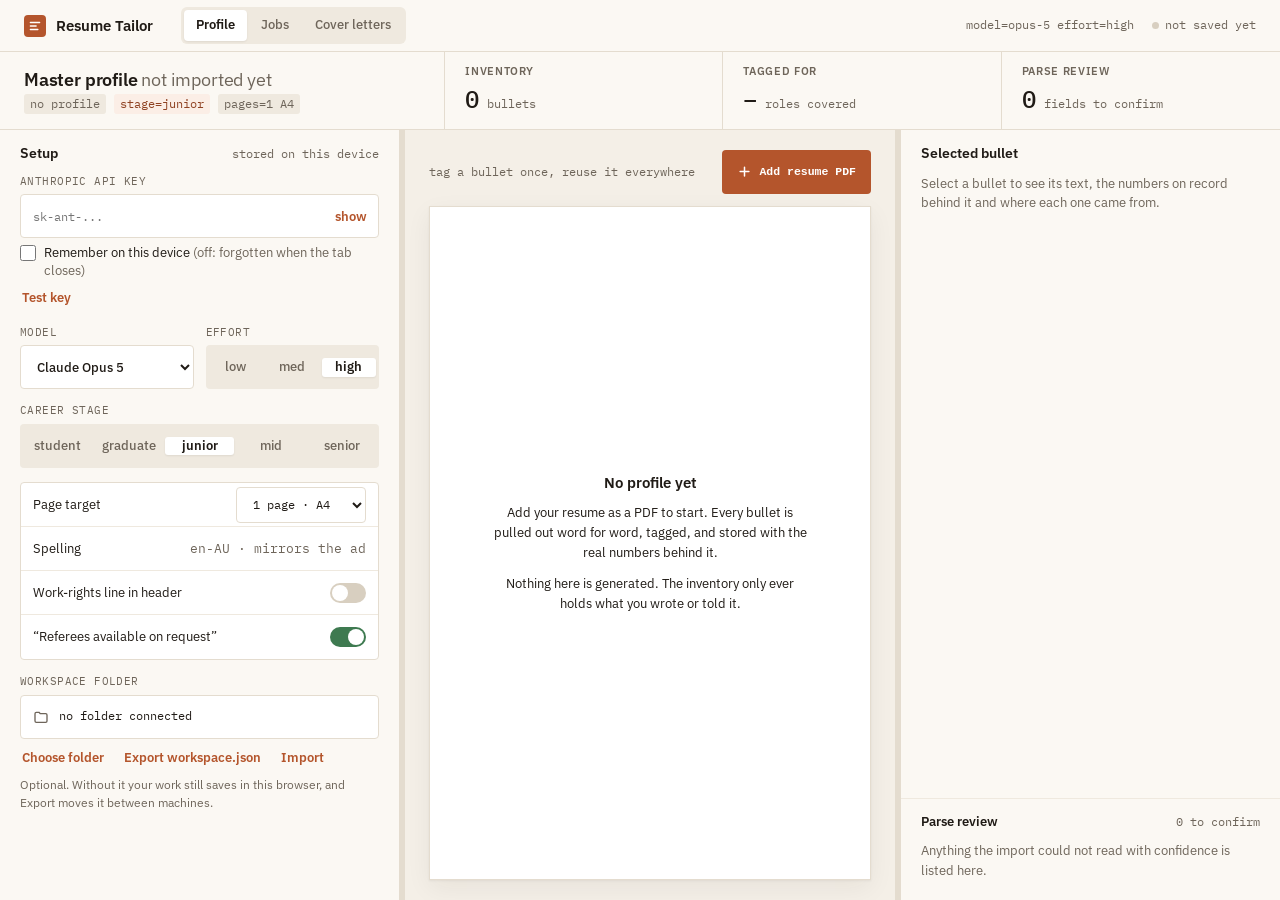
==== commit c23723eb: "Resizable panels, and make the job ad pane earn its space The complaint was that after pasting an ad" ====
--- a/index.html
+++ b/index.html
@@ -10,7 +10,7 @@
 <!-- ?v= is a cache buster. python -m http.server sends no cache headers, so Chrome
      caches these heuristically and can keep serving an old copy after you pull.
      Bump it when styles.css, core.js or app.js change. -->
-<link rel="stylesheet" href="styles.css?v=5">
+<link rel="stylesheet" href="styles.css?v=7">
 </head>
 <body>
 
@@ -250,10 +250,14 @@
 
         <div class="field field-grow">
           <div class="field-head">
-            <label class="field-label mono" for="job-ad">job ad &middot; paste the full text</label>
-            <span class="mono muted" id="job-wordcount">0 words</span>
+            <label class="field-label mono" for="job-ad" id="job-ad-label">job ad &middot; paste the full text</label>
+            <span class="adhint">
+              <span class="mono muted" id="job-wordcount">0 words</span>
+              <button type="button" class="link-btn" id="ad-toggle" hidden>Edit ad</button>
+            </span>
           </div>
           <textarea id="job-ad" spellcheck="false" placeholder="Paste the whole ad here, including the responsibilities and the requirements. More text gives a better requirements table."></textarea>
+          <div class="adview" id="job-ad-view" hidden></div>
         </div>
 
         <div class="form-foot">
@@ -322,9 +326,9 @@
 
 <div class="toast" id="status" role="status" aria-live="polite" hidden></div>
 
-<script src="core.js?v=5"></script>
-<script src="prompts.js?v=5"></script>
-<script src="claude.js?v=5"></script>
-<script src="app.js?v=5"></script>
+<script src="core.js?v=7"></script>
+<script src="prompts.js?v=7"></script>
+<script src="claude.js?v=7"></script>
+<script src="app.js?v=7"></script>
 </body>
 </html>
--- a/styles.css
+++ b/styles.css
@@ -205,10 +205,25 @@
   flex-grow: 1;
   min-height: 0;
   display: grid;
-}
-.panels-wide   { grid-template-columns: 400px minmax(0, 1fr) 380px; }
-.panels-job    { grid-template-columns: 300px minmax(0, 1fr) 460px; }
-.panels-letter { grid-template-columns: 360px minmax(0, 1fr) 380px; }
+  /* left | divider | centre | divider | right. The two widths are custom
+     properties so a drag can change them without touching the rule. */
+  grid-template-columns: var(--col-left) 5px minmax(0, 1fr) 5px var(--col-right);
+}
+.panels-wide   { --col-left: 400px; --col-right: 380px; }
+.panels-job    { --col-left: 300px; --col-right: 460px; }
+.panels-letter { --col-left: 360px; --col-right: 380px; }
+
+.divider {
+  position: relative;
+  background: var(--border);
+  cursor: col-resize;
+  touch-action: none;
+}
+.divider:hover, .divider.dragging { background: var(--accent); }
+.divider:focus-visible { background: var(--accent); outline: 2px solid var(--accent); outline-offset: 1px; }
+/* A 5px target is too mean for the mouse, so widen the hit area invisibly. */
+.divider::after { content: ""; position: absolute; top: 0; bottom: 0; left: -4px; right: -4px; }
+body.resizing { cursor: col-resize; user-select: none; }
 
 .panel {
   background: var(--panel);
@@ -701,9 +716,38 @@
 /* Narrow windows: the three panels stop being a sensible grid well before
    phone width, so stack them and let the whole screen scroll.
    ponytail: desktop-first on purpose, this is a local tool. */
+/* ------------------------------ the job ad ------------------------------ */
+
+.adview {
+  flex-grow: 1;
+  min-height: 0;
+  overflow: auto;
+  padding: 12px 14px;
+  background: var(--page);
+  border: 1px solid var(--border);
+  border-radius: var(--r);
+  font-size: 12.5px;
+  line-height: 1.6;
+  white-space: pre-wrap;
+  overflow-wrap: break-word;
+}
+.adview mark {
+  background: var(--keyword);
+  color: inherit;
+  border-radius: 2px;
+  padding: 0 1px;
+  cursor: pointer;
+}
+.adview mark.hot {
+  background: var(--accent);
+  color: #fff;
+}
+.adhint { display: flex; align-items: center; gap: 10px; }
+
 @media (max-width: 1100px) {
   body { overflow: auto; }
   .panels, .panels-wide, .panels-job, .panels-letter { grid-template-columns: minmax(0, 1fr); }
+  .divider { display: none; }
   .panel-left, .panel-right { border: 0; border-bottom: 1px solid var(--border); }
   .panel-centre { padding: 20px 16px; }
   .doc { min-height: 320px; }
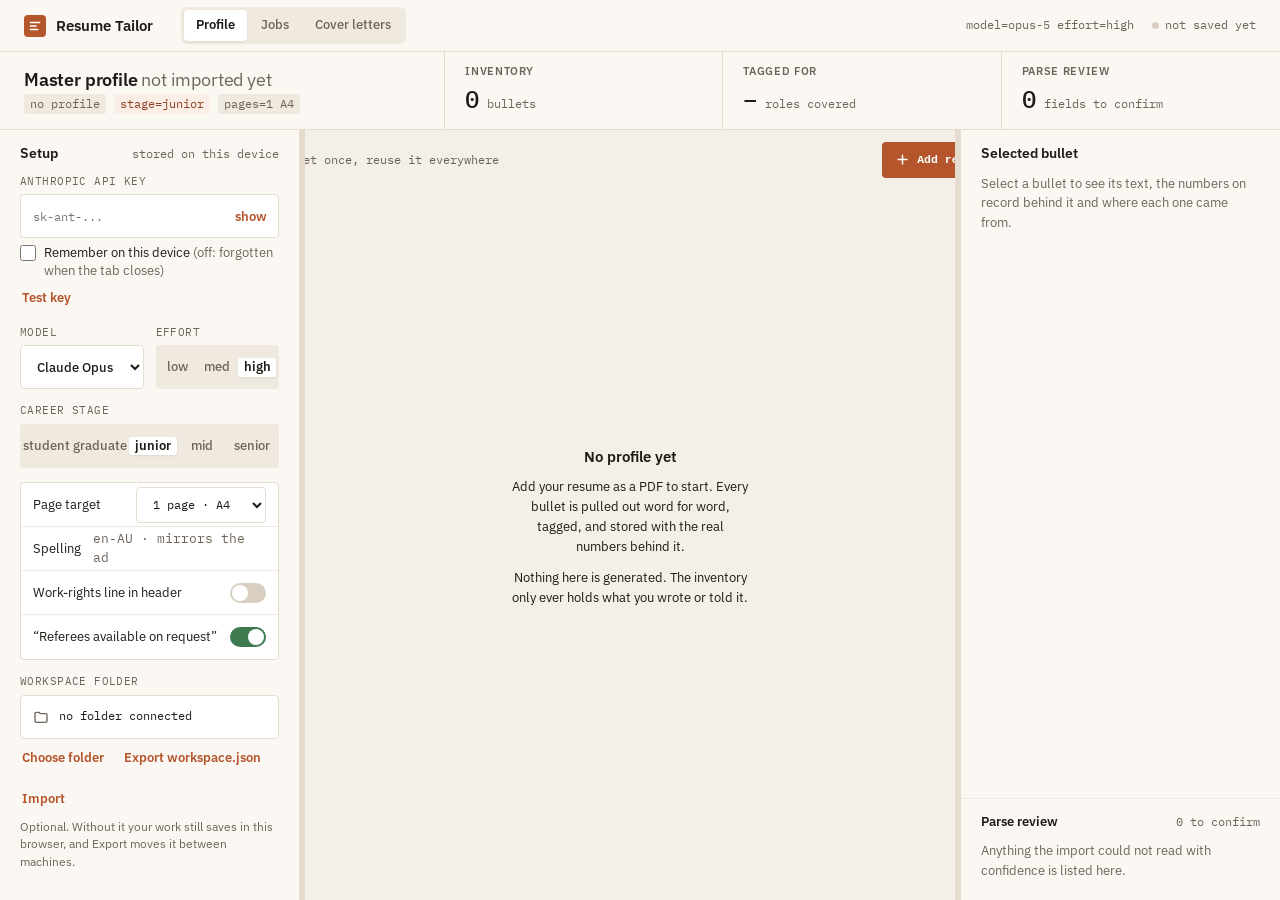
==== commit fb44d6c7: "Tailor: proposed changes with sources, A4 sheets, print export The tailored resume is profile + a li" ====
--- a/index.html
+++ b/index.html
@@ -9,8 +9,9 @@
 <link rel="stylesheet" href="https://fonts.googleapis.com/css2?family=IBM+Plex+Sans:wght@400;500;600&family=IBM+Plex+Mono:wght@400;500&display=swap">
 <!-- ?v= is a cache buster. python -m http.server sends no cache headers, so Chrome
      caches these heuristically and can keep serving an old copy after you pull.
-     Bump it when styles.css, core.js or app.js change. -->
-<link rel="stylesheet" href="styles.css?v=7">
+     Bump it when any of the css or js files change. -->
+<link rel="stylesheet" href="styles.css?v=11">
+<link rel="stylesheet" href="print.css?v=11">
 </head>
 <body>
 
@@ -174,7 +175,7 @@
           </button>
           <input type="file" id="resume-file" accept="application/pdf,.pdf" hidden>
         </div>
-        <div class="doc" id="inventory"></div>
+        <div class="pagehost" id="inventory"></div>
       </div>
 
       <!-- Right: inspector -->
@@ -281,6 +282,72 @@
     </div>
   </section>
 
+  <!-- ============================ TAILOR ============================= -->
+  <section class="screen" id="screen-tailor" role="tabpanel" aria-labelledby="nav-jobs" hidden>
+    <div class="strip strip-5">
+      <div class="strip-title">
+        <h1 id="t-title">Tailor</h1>
+        <div class="chips mono" id="t-chips"></div>
+      </div>
+      <div class="metric">
+        <div class="metric-label">Keyword coverage</div>
+        <div class="metric-value"><span class="mono num" id="t-coverage">&ndash;</span><span class="mono sub">target 75&ndash;80</span></div>
+        <div class="bar"><div id="t-coverage-bar"></div></div>
+      </div>
+      <div class="metric">
+        <div class="metric-label">Parse safety</div>
+        <div class="metric-value"><span class="mono num" id="t-safety">&ndash;</span><span class="mono sub" id="t-safety-sub">pass</span></div>
+        <div class="bar"><div id="t-safety-bar"></div></div>
+      </div>
+      <div class="metric">
+        <div class="metric-label">Content flags</div>
+        <div class="metric-value"><span class="mono num" id="t-flags">&ndash;</span><span class="mono sub" id="t-flags-sub"></span></div>
+        <div class="bar"><div id="t-flags-bar"></div></div>
+      </div>
+      <div class="metric">
+        <div class="metric-label">Page fit</div>
+        <div class="metric-value"><span class="mono num" id="t-fit">&ndash;</span><span class="mono sub" id="t-fit-sub">of page 1</span></div>
+        <div class="bar"><div id="t-fit-bar"></div></div>
+      </div>
+    </div>
+    <div class="panels panels-tailor">
+      <aside class="panel panel-left">
+        <div class="panel-head">
+          <button type="button" class="link-btn" id="t-back">&larr; Back to the ad</button>
+          <span class="mono muted" id="t-req-count"></span>
+        </div>
+        <div id="t-requirements"></div>
+      </aside>
+
+      <div class="panel-centre">
+        <div class="doc-toolbar mono">
+          <span id="t-version">not tailored yet</span>
+          <span class="toolbar-actions">
+            <button type="button" class="btn btn-ghost" id="t-trim" hidden>Trim to fit</button>
+            <button type="button" class="btn btn-ghost" id="t-tailor">Tailor</button>
+            <button type="button" class="btn btn-accent" id="t-export" disabled>Export PDF</button>
+          </span>
+        </div>
+        <div class="pagehost" id="t-pagehost" tabindex="0" aria-label="Tailored resume. Click a block to inspect it. A accepts, R rejects, E edits, J and K move between changes."></div>
+      </div>
+
+      <aside class="panel panel-right">
+        <div class="panel-head">
+          <h2 id="t-change-title">Change</h2>
+          <span class="mono muted" id="t-change-pos"></span>
+        </div>
+        <div id="t-inspector"></div>
+        <div class="panel-foot">
+          <div class="panel-head">
+            <h2 class="sm">Lint</h2>
+            <span class="mono muted" id="t-lint-count"></span>
+          </div>
+          <div class="panel-body" id="t-lint"></div>
+        </div>
+      </aside>
+    </div>
+  </section>
+
   <!-- ========================== COVER LETTERS ======================== -->
   <section class="screen" id="screen-letters" role="tabpanel" aria-labelledby="nav-letters" hidden>
     <div class="strip strip-4">
@@ -326,9 +393,9 @@
 
 <div class="toast" id="status" role="status" aria-live="polite" hidden></div>
 
-<script src="core.js?v=7"></script>
-<script src="prompts.js?v=7"></script>
-<script src="claude.js?v=7"></script>
-<script src="app.js?v=7"></script>
+<script src="core.js?v=11"></script>
+<script src="prompts.js?v=11"></script>
+<script src="claude.js?v=11"></script>
+<script src="app.js?v=11"></script>
 </body>
 </html>
--- a/styles.css
+++ b/styles.css
@@ -209,7 +209,7 @@
      properties so a drag can change them without touching the rule. */
   grid-template-columns: var(--col-left) 5px minmax(0, 1fr) 5px var(--col-right);
 }
-.panels-wide   { --col-left: 400px; --col-right: 380px; }
+.panels-wide   { --col-left: 300px; --col-right: 320px; }
 .panels-job    { --col-left: 300px; --col-right: 460px; }
 .panels-letter { --col-left: 360px; --col-right: 380px; }
 
@@ -407,6 +407,7 @@
 .tag { font-family: var(--mono); font-size: 10.5px; padding: 1px 6px; border-radius: 3px; background: var(--track); color: var(--muted); flex-shrink: 0; }
 .tag.new { background: var(--track); }
 .tag.analysed { background: var(--amber-tint); color: var(--amber-ink); }
+.tag.tailoring { background: var(--accent-tint); color: var(--accent-ink); }
 .tag.exported { background: var(--green-tint); color: var(--green-ink); }
 
 /* job form */
@@ -536,6 +537,7 @@
 }
 .reqhead { font-size: 10.5px; letter-spacing: 0.04em; text-transform: uppercase; color: var(--muted); padding-bottom: 6px; }
 .reqrow { min-height: 38px; border-top: 1px solid var(--divider); font-size: 12px; cursor: pointer; }
+.reqhead.withcv, .reqrow.withcv { grid-template-columns: minmax(0, 1fr) 26px 22px 22px 70px; gap: 6px; padding: 0 12px; }
 .reqrow:hover { background: var(--track); }
 .reqrow:last-of-type { border-bottom: 1px solid var(--divider); }
 .right { text-align: right; }
@@ -744,14 +746,87 @@
 }
 .adhint { display: flex; align-items: center; gap: 10px; }
 
+/* The profile inventory sits on A4 sheets too, paginated like the tailored
+   resume, so the person sees how much of a page their material fills. */
+#screen-profile .panel-centre { padding: 12px 8px; }
+#screen-profile .doc-toolbar { width: 210mm; max-width: none; }
+#inventory.pagehost.empty { justify-content: center; }
+#inventory .filecard, #inventory .form-actions, #inventory .note { width: 210mm; flex-shrink: 0; }
+#inventory .sheets { display: flex; flex-direction: column; gap: 20px; align-items: center; }
+#inventory .page { font-family: var(--sans); color: var(--ink); font-size: 12.5px; line-height: 1.4; }
+#inventory .page .p-inner { display: flex; flex-direction: column; gap: 6px; }
+#inventory .inv-heading { margin-top: 10px; }
+#inventory .inv-bullet { width: auto; }
+
+/* ------------------------------ tailor -------------------------------- */
+
+.strip-5 { grid-template-columns: minmax(0, 1.6fr) repeat(4, minmax(0, 1fr)); }
+.panels-tailor { --col-left: 300px; --col-right: 310px; }
+#screen-tailor .panel-centre { padding: 12px 8px; }
+.toolbar-actions { display: flex; align-items: center; gap: 8px; }
+#screen-tailor .doc-toolbar { width: 794px; }
+.doc-toolbar .btn { height: 36px; padding: 0 12px; }
+
+/* The page is real A4 (794px) and is never scaled: what you see is the size
+   you will print. A narrow panel scrolls sideways instead of shrinking it. */
+.pagehost {
+  width: 100%;
+  flex-grow: 1;
+  min-height: 0;
+  overflow: auto;
+  outline: none;
+  display: flex;
+  flex-direction: column;
+  align-items: center;
+  gap: 20px;
+  padding-bottom: 24px;
+}
+.pagehost:focus-visible { outline: 2px solid var(--accent); outline-offset: -2px; }
+.pagehost .page, #inventory .page {
+  flex-shrink: 0;
+  border: 1px solid var(--border);
+  box-shadow: 0 1px 2px rgba(32, 27, 22, 0.06), 0 8px 24px rgba(32, 27, 22, 0.06);
+}
+.pagehost.empty { align-items: center; }
+.pagehost .empty-inner { padding: 40px; }
+
+/* diff inspector */
+.diff { display: flex; flex-direction: column; padding: 14px 20px; border-bottom: 1px solid var(--divider); }
+.diff-line { display: flex; gap: 10px; padding: 8px 10px; font-family: var(--mono); font-size: 12px; line-height: 1.5; }
+.diff-line.minus { background: var(--red-tint); color: #6b2a20; }
+.diff-line.plus { background: var(--green-tint); color: #1f3f28; }
+.diff-line .sign { flex-shrink: 0; }
+.diff-line.minus .sign { color: var(--red); }
+.diff-line.plus .sign { color: var(--green); }
+.diff-line del { text-decoration: line-through; text-decoration-color: var(--red); background: #f9d2cb; }
+.diff-line ins { text-decoration: none; background: #cfe4d3; }
+.inspect-body { display: flex; flex-direction: column; gap: 14px; padding: 14px 20px; border-bottom: 1px solid var(--divider); }
+.decide { display: grid; grid-template-columns: repeat(3, minmax(0, 1fr)); gap: 8px; padding: 14px 20px 6px; }
+.decide .btn { padding: 0 8px; }
+.decide .key { font-family: var(--mono); font-size: 11px; opacity: 0.75; }
+.btn-green { background: var(--green); color: #fff; }
+.btn-green:hover:not([disabled]) { background: var(--green-ink); }
+.prevnext { display: flex; justify-content: space-between; padding: 6px 20px 14px; font-size: 11.5px; }
+.decision-chip { font-family: var(--mono); font-size: 11px; padding: 2px 6px; border-radius: 3px; }
+.decision-chip.pending { background: var(--amber-tint); color: var(--amber-ink); }
+.decision-chip.accepted, .decision-chip.edited { background: var(--green-tint); color: var(--green-ink); }
+.decision-chip.rejected { background: var(--red-tint); color: var(--red-ink); }
+.numcheck { display: flex; align-items: center; gap: 6px; }
+.lintrow { display: flex; gap: 10px; min-height: 28px; align-items: center; font-family: var(--mono); font-size: 11.5px; cursor: pointer; }
+.lintrow:hover { background: var(--track); }
+.lintrow .kind { width: 64px; flex-shrink: 0; }
+.lintrow .kind.red { color: var(--red); }
+.lintrow .kind.amber { color: var(--amber-ink); }
+.blockmenu { display: flex; flex-wrap: wrap; gap: 6px 12px; padding: 0 20px 14px; }
+
 @media (max-width: 1100px) {
   body { overflow: auto; }
-  .panels, .panels-wide, .panels-job, .panels-letter { grid-template-columns: minmax(0, 1fr); }
+  .panels, .panels-wide, .panels-job, .panels-letter, .panels-tailor { grid-template-columns: minmax(0, 1fr); }
   .divider { display: none; }
   .panel-left, .panel-right { border: 0; border-bottom: 1px solid var(--border); }
   .panel-centre { padding: 20px 16px; }
   .doc { min-height: 320px; }
-  .strip { grid-template-columns: minmax(0, 1fr); }
+  .strip, .strip-5 { grid-template-columns: minmax(0, 1fr); }
   .strip-title, .metric { border-right: 0; border-bottom: 1px solid var(--border); }
   .chrome { flex-wrap: wrap; height: auto; padding: 10px 16px; gap: 12px; }
 }
--- a/print.css
+++ b/print.css
@@ -0,0 +1,92 @@
+/* The exported document. Loaded on screen as well, so the preview is the
+   export: same markup, same stylesheet, A4 at 96dpi (794 x 1123px).
+   Arial only, single column, no tables, no floats, real bullets. */
+
+/* One sheet. Real A4 in mm so the print is exact and the screen matches it
+   at 100% zoom (210mm is 794px at 96dpi). Content that does not fit flows
+   onto the next .page; a sheet never grows. */
+.page {
+  width: 210mm;
+  height: 297mm;
+  box-sizing: border-box;
+  padding: 17mm;
+  overflow: hidden;
+  background: #fff;
+  color: #000;
+  font-family: Arial, Helvetica, sans-serif;
+  font-size: 10.5pt;
+  line-height: 1.32;
+  position: relative;
+}
+.page .p-inner { height: 100%; }
+
+.page .p-name { font-size: 16pt; font-weight: bold; letter-spacing: 0.01em; margin: 0; }
+.page .p-headline { font-size: 11pt; margin: 2px 0 0; }
+.page .p-contact { margin: 3px 0 0; font-size: 9.5pt; }
+.page .p-head { margin-bottom: 10px; }
+
+.page h2 {
+  font-size: 10.5pt;
+  font-weight: bold;
+  text-transform: uppercase;
+  letter-spacing: 0.08em;
+  margin: 11px 0 4px;
+  padding-bottom: 2px;
+  border-bottom: 1px solid #000;
+}
+
+.page .p-item { margin-top: 5px; }
+.page .p-item-head { display: flex; justify-content: space-between; gap: 12px; }
+.page .p-item-head b { font-weight: bold; }
+.page .p-dates { white-space: nowrap; }
+.page ul { margin: 2px 0 0; padding-left: 16px; }
+.page li { margin: 0 0 2px; padding: 1px 3px; border-radius: 2px; }
+.page .p-block { padding: 1px 3px; border-radius: 2px; margin: 0; }
+.page .p-skills { margin: 0; }
+.page .p-referees { margin-top: 10px; font-size: 9.5pt; }
+
+/* --- screen-only editor states. None of this survives print. --- */
+.page .sel { cursor: pointer; }
+.page .sel:hover { background: #fbf8f3; }
+.page .sel.pending { background: #fbeee6; }
+.page .sel.pending .p-kw { background: #f6d9c9; }
+.page .sel.accepted { background: #e6f0e8; }
+.page .sel.edited { background: #e6f0e8; }
+.page .sel.selected { outline: 2px solid #b4552c; outline-offset: 0; background: #fbeee6; }
+.page .sel.hidden-block { display: none; }
+.page .p-kw { background: #f6d9c9; }
+.page .p-badge {
+  font-family: 'IBM Plex Mono', Consolas, monospace;
+  font-size: 8pt;
+  padding: 0 4px;
+  border-radius: 2px;
+  margin-left: 6px;
+  white-space: nowrap;
+  vertical-align: 1px;
+}
+.page .p-badge.amber { background: #fbf0d9; color: #8a5f12; }
+.page .p-badge.red { background: #fde7e3; color: #8f3022; }
+.page .p-badge.accent { background: #b4552c; color: #fff; }
+.page .p-edit {
+  width: 100%;
+  box-sizing: border-box;
+  font: inherit;
+  padding: 3px 4px;
+  border: 1px solid #b4552c;
+  border-radius: 2px;
+  resize: vertical;
+  min-height: 3em;
+}
+@media print {
+  @page { size: A4; margin: 0; }
+  html, body { background: #fff; height: auto; overflow: visible; }
+  /* Everything but the print root goes; the page carries its own margins as
+     padding, which is what keeps the browser's header and footer off it. */
+  body > :not(#print-root) { display: none !important; }
+  #print-root { display: block; }
+  #print-root .page { box-shadow: none; border: 0; margin: 0; break-after: page; }
+  #print-root .page:last-child { break-after: auto; }
+  .page .sel, .page .sel.pending, .page .sel.accepted, .page .sel.edited, .page .sel.selected { background: none; outline: none; }
+  .page .p-kw { background: none; }
+  .page .p-badge { display: none; }
+}
